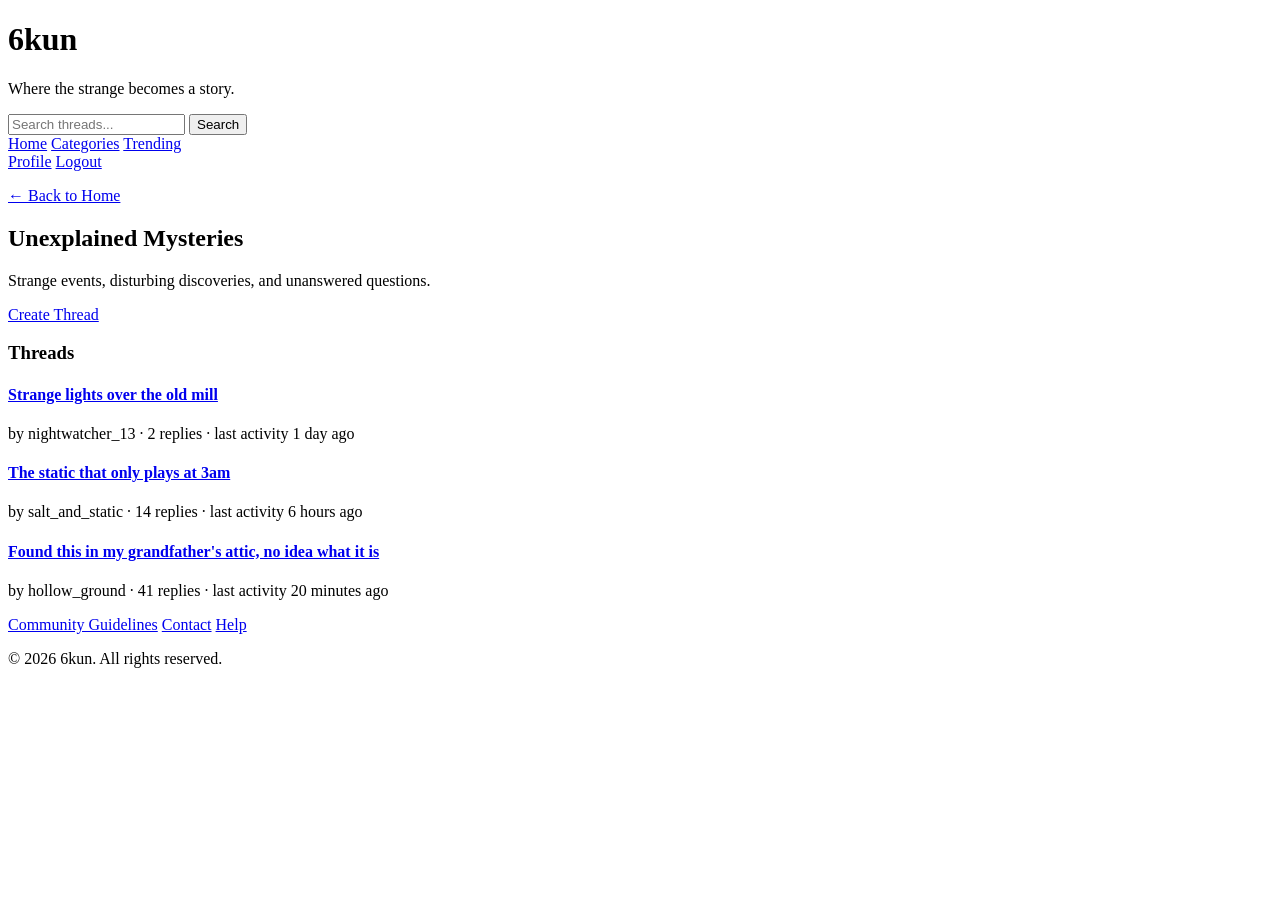
==== category.html @ 417eb0b2 "Fixed problems with profile, and category" ====
<!DOCTYPE html>
<html lang="en">
<head>
    <meta charset="UTF-8">
    <meta name="viewport" content="width=device-width, initial-scale=1.0">
    <title>Category - 6kun</title>
</head>
<body>
    <header>
        <div class="logo">
            <h1>6kun</h1>
            <p>Where the strange becomes a story.</p>
        </div>
        <form id="search" action="#" method="get">
            <input type="search" name="q" placeholder="Search threads...">
            <button type="submit">Search</button>
        </form>
        <nav>
            <a href="home.html">Home</a>
            <a href="category.html">Categories</a>
            <a href="home.html#trending">Trending</a>
        </nav>
        <div class="user-controls">
            <a href="profile.html" class="profile-icon">Profile</a>
            <a href="index.html">Logout</a>
        </div>
    </header>

    <main>
        <section id="category-header">
            <p><a href="home.html">&larr; Back to Home</a></p>
            <h2>Unexplained Mysteries</h2>
            <p>Strange events, disturbing discoveries, and unanswered questions.</p>
            <a href="create-thread.html" class="create-thread-btn">Create Thread</a>
        </section>

        <section id="thread-list">
            <h3>Threads</h3>

            <article>
                <h4><a href="thread.html">Strange lights over the old mill</a></h4>
                <p class="thread-meta">by nightwatcher_13 &middot; 2 replies &middot; last activity 1 day ago</p>
            </article>

            <article>
                <h4><a href="thread.html">The static that only plays at 3am</a></h4>
                <p class="thread-meta">by salt_and_static &middot; 14 replies &middot; last activity 6 hours ago</p>
            </article>

            <article>
                <h4><a href="thread.html">Found this in my grandfather's attic, no idea what it is</a></h4>
                <p class="thread-meta">by hollow_ground &middot; 41 replies &middot; last activity 20 minutes ago</p>
            </article>
        </section>
    </main>

    <footer>
        <nav>
            <a href="#">Community Guidelines</a>
            <a href="#">Contact</a>
            <a href="#">Help</a>
        </nav>
        <p>&copy; 2026 6kun. All rights reserved.</p>
    </footer>
</body>
</html>
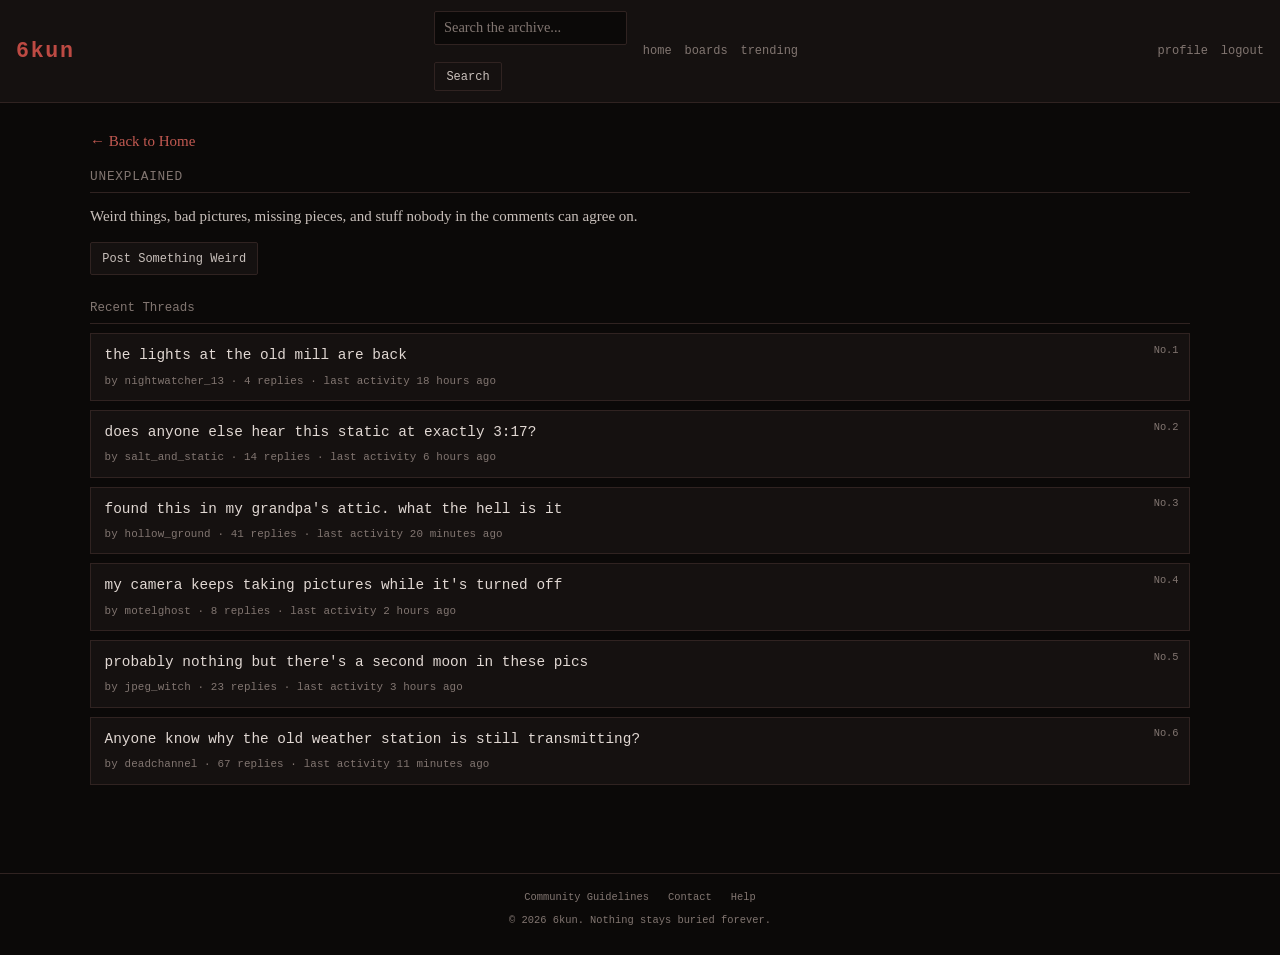
==== commit e374ef66: "Added styles.css, updated contents and such on everything" ====
--- a/category.html
+++ b/category.html
@@ -4,63 +4,79 @@
     <meta charset="UTF-8">
     <meta name="viewport" content="width=device-width, initial-scale=1.0">
     <title>Category - 6kun</title>
+    <link rel="stylesheet" href="styles.css">
 </head>
 <body>
-    <header>
+    <header class="site-header">
         <div class="logo">
             <h1>6kun</h1>
-            <p>Where the strange becomes a story.</p>
+            <p>Where the strange gets archived.</p>
         </div>
-        <form id="search" action="#" method="get">
-            <input type="search" name="q" placeholder="Search threads...">
+        <form id="search" class="search-form" action="#" method="get">
+            <input class="search-input" type="search" name="q" placeholder="Search the archive...">
             <button type="submit">Search</button>
         </form>
         <nav>
-            <a href="home.html">Home</a>
-            <a href="category.html">Categories</a>
-            <a href="home.html#trending">Trending</a>
+            <a class="nav-link" href="home.html">Home</a>
+            <a class="nav-link" href="category.html">Boards</a>
+            <a class="nav-link" href="home.html#trending">Trending</a>
         </nav>
         <div class="user-controls">
-            <a href="profile.html" class="profile-icon">Profile</a>
-            <a href="index.html">Logout</a>
+            <a class="nav-link" href="profile.html">Profile</a>
+            <a class="nav-link" href="index.html">Logout</a>
         </div>
     </header>
 
-    <main>
+    <main class="site-main">
         <section id="category-header">
             <p><a href="home.html">&larr; Back to Home</a></p>
-            <h2>Unexplained Mysteries</h2>
-            <p>Strange events, disturbing discoveries, and unanswered questions.</p>
-            <a href="create-thread.html" class="create-thread-btn">Create Thread</a>
+            <h2 class="section-title">Unexplained</h2>
+            <p>Weird things, bad pictures, missing pieces, and stuff nobody in the comments can agree on.</p>
+            <a href="create-thread.html" class="btn">Post Something Weird</a>
         </section>
 
-        <section id="thread-list">
-            <h3>Threads</h3>
+        <section id="thread-list" class="board-list">
+            <h3>Recent Threads</h3>
 
-            <article>
-                <h4><a href="thread.html">Strange lights over the old mill</a></h4>
-                <p class="thread-meta">by nightwatcher_13 &middot; 2 replies &middot; last activity 1 day ago</p>
+            <article class="post">
+                <h4><a href="thread.html">the lights at the old mill are back</a></h4>
+                <p class="meta">by nightwatcher_13 &middot; 4 replies &middot; last activity 18 hours ago</p>
             </article>
 
-            <article>
-                <h4><a href="thread.html">The static that only plays at 3am</a></h4>
-                <p class="thread-meta">by salt_and_static &middot; 14 replies &middot; last activity 6 hours ago</p>
+            <article class="post">
+                <h4><a href="thread.html">does anyone else hear this static at exactly 3:17?</a></h4>
+                <p class="meta">by salt_and_static &middot; 14 replies &middot; last activity 6 hours ago</p>
             </article>
 
-            <article>
-                <h4><a href="thread.html">Found this in my grandfather's attic, no idea what it is</a></h4>
-                <p class="thread-meta">by hollow_ground &middot; 41 replies &middot; last activity 20 minutes ago</p>
+            <article class="post">
+                <h4><a href="thread.html">found this in my grandpa's attic. what the hell is it</a></h4>
+                <p class="meta">by hollow_ground &middot; 41 replies &middot; last activity 20 minutes ago</p>
+            </article>
+
+            <article class="post">
+                <h4><a href="thread.html">my camera keeps taking pictures while it's turned off</a></h4>
+                <p class="meta">by motelghost &middot; 8 replies &middot; last activity 2 hours ago</p>
+            </article>
+
+            <article class="post">
+                <h4><a href="thread.html">probably nothing but there's a second moon in these pics</a></h4>
+                <p class="meta">by jpeg_witch &middot; 23 replies &middot; last activity 3 hours ago</p>
+            </article>
+
+            <article class="post">
+                <h4><a href="thread.html">Anyone know why the old weather station is still transmitting?</a></h4>
+                <p class="meta">by deadchannel &middot; 67 replies &middot; last activity 11 minutes ago</p>
             </article>
         </section>
     </main>
 
     <footer>
         <nav>
-            <a href="#">Community Guidelines</a>
-            <a href="#">Contact</a>
-            <a href="#">Help</a>
+            <a class="footer-link" href="#">Community Guidelines</a>
+            <a class="footer-link" href="#">Contact</a>
+            <a class="footer-link" href="#">Help</a>
         </nav>
-        <p>&copy; 2026 6kun. All rights reserved.</p>
+        <p>&copy; 2026 6kun. Nothing stays buried forever.</p>
     </footer>
 </body>
 </html>
--- a/styles.css
+++ b/styles.css
@@ -0,0 +1,605 @@
+:root {
+  --bg:           #0b0908;
+  --panel:        #151110;
+  --panel-hover:  #1b1514;
+  --border:       #302321;
+  --border-soft:  #241a19;
+
+  --text:         #c9c0bb;
+  --text-bright:  #e1d8d3;
+  --muted:        #827671;
+
+  --blood:        #8f2421;
+  --blood-bright: #bd4a43;
+  --blood-soft:   #6f2926;
+
+  --link:         #c35a52;
+  --link-hover:   #e07a70;
+
+  --font-mono: "Courier New", Courier, monospace;
+  --font-serif: Georgia, "Times New Roman", Times, serif;
+}
+
+* {
+  box-sizing: border-box;
+}
+
+html {
+  background: var(--bg);
+}
+
+body {
+  margin: 0;
+  background: var(--bg);
+  color: var(--text);
+  font-family: var(--font-serif);
+  font-size: 15px;
+  line-height: 1.5;
+}
+
+a {
+  color: var(--link);
+  text-decoration: none;
+}
+
+a:hover,
+a:focus-visible {
+  color: var(--link-hover);
+  text-decoration: underline;
+}
+
+:focus-visible {
+  outline: 2px solid var(--blood-bright);
+  outline-offset: 2px;
+}
+
+h1,
+h2,
+h3,
+h4 {
+  font-family: var(--font-mono);
+  font-weight: normal;
+  color: var(--text-bright);
+  margin: 0 0 0.4rem;
+}
+
+p {
+  margin-top: 0.4rem;
+}
+
+.site-header {
+  min-height: 58px;
+
+  border-bottom: 1px solid var(--border);
+
+  padding: 0.7rem 1rem;
+
+  display: flex;
+  align-items: center;
+  gap: 1rem;
+
+  background: var(--panel);
+}
+
+.logo {
+  flex-shrink: 0;
+}
+
+.logo h1 {
+  font-family: var(--font-mono);
+  font-size: 1.35rem;
+  font-weight: bold;
+
+  text-transform: lowercase;
+  letter-spacing: 0.08em;
+
+  color: var(--blood-bright);
+
+  margin: 0;
+
+  animation: flicker 8s infinite;
+}
+
+.logo p {
+  display: none;
+}
+
+@keyframes flicker {
+  0%, 18%, 20%, 22%, 80%, 100% {
+    opacity: 1;
+  }
+
+  19%, 21%, 79% {
+    opacity: 0.78;
+  }
+}
+
+@media (prefers-reduced-motion: reduce) {
+  .logo h1 {
+    animation: none;
+  }
+}
+
+.site-header nav,
+.user-controls {
+  display: flex;
+  align-items: center;
+  gap: 0.8rem;
+
+  font-family: var(--font-mono);
+}
+
+.nav-link {
+  font-size: 0.75rem;
+  color: var(--muted);
+  text-transform: lowercase;
+}
+
+.nav-link:hover {
+  color: var(--text-bright);
+}
+
+.user-controls {
+  margin-left: auto;
+}
+
+.search-form {
+  display: flex;
+  gap: 0.3rem;
+
+  margin-left: auto;
+}
+
+.search-input {
+  width: 220px;
+
+  background: var(--bg);
+  border: 1px solid var(--border);
+
+  color: var(--text);
+
+  font-family: var(--font-mono);
+  font-size: 0.78rem;
+
+  padding: 0.35rem 0.5rem;
+}
+
+.search-input::placeholder {
+  color: var(--muted);
+}
+
+.search-input:focus {
+  border-color: var(--blood-soft);
+}
+
+.btn,
+button,
+input[type="submit"] {
+  appearance: none;
+
+  font-family: var(--font-mono);
+  font-size: 0.75rem;
+
+  background: var(--panel);
+  color: var(--text);
+
+  border: 1px solid var(--border);
+
+  border-radius: 2px;
+
+  padding: 0.4rem 0.7rem;
+
+  cursor: pointer;
+
+  display: inline-block;
+}
+
+.btn:hover,
+button:hover,
+input[type="submit"]:hover {
+  background: var(--panel-hover);
+  border-color: var(--blood-soft);
+
+  color: var(--link-hover);
+
+  text-decoration: none;
+}
+
+.site-main {
+  width: min(1100px, calc(100% - 2rem));
+
+  margin: 0 auto;
+
+  padding: 1.25rem 0 4rem;
+}
+
+.site-main > section {
+  margin-bottom: 1.5rem;
+}
+
+.section-title {
+  font-family: var(--font-mono);
+  font-size: 0.8rem;
+
+  text-transform: uppercase;
+  letter-spacing: 0.06em;
+
+  color: var(--muted);
+
+  border-bottom: 1px solid var(--border);
+
+  padding: 0 0 0.35rem;
+  margin-bottom: 0.75rem;
+}
+
+.thread-title {
+  font-family: var(--font-serif);
+
+  font-size: 1.45rem;
+  font-weight: normal;
+
+  color: var(--text-bright);
+
+  margin: 0.25rem 0;
+}
+
+.handle {
+  font-family: var(--font-mono);
+
+  font-size: 1.15rem;
+  font-weight: bold;
+
+  color: var(--link);
+
+  margin-bottom: 0.15rem;
+}
+
+.post {
+  position: relative;
+
+  background: var(--panel);
+
+  border: 1px solid var(--border);
+
+  padding: 0.7rem 0.85rem;
+
+  margin-bottom: 0.55rem;
+
+  transition:
+    background 0.1s ease,
+    border-color 0.1s ease;
+}
+
+.post:hover {
+  background: var(--panel-hover);
+  border-color: var(--border);
+}
+
+.post h3,
+.post h4 {
+  font-family: var(--font-mono);
+
+  font-size: 0.9rem;
+
+  margin: 0 0 0.2rem;
+}
+
+.post h3 a,
+.post h4 a {
+  color: var(--text-bright);
+}
+
+.post h3 a:hover,
+.post h4 a:hover {
+  color: var(--link-hover);
+}
+
+.post p {
+  margin: 0.35rem 0 0;
+}
+
+.meta {
+  font-family: var(--font-mono);
+
+  font-size: 0.68rem;
+
+  color: var(--muted);
+
+  letter-spacing: 0.01em;
+
+  text-transform: none;
+}
+
+.meta a {
+  color: var(--link);
+}
+
+.meta a:hover {
+  color: var(--link-hover);
+}
+
+.board-list {
+  counter-reset: postnum;
+}
+
+.board-list .post::before {
+  counter-increment: postnum;
+
+  content: "No." counter(postnum);
+
+  position: absolute;
+
+  top: 0.55rem;
+  right: 0.65rem;
+
+  background: none;
+  border: none;
+
+  color: var(--muted);
+
+  font-family: var(--font-mono);
+  font-size: 0.65rem;
+
+  padding: 0;
+}
+
+.post.reply {
+  border-top: 1px solid var(--border);
+
+  border-left: 2px solid var(--border);
+
+  margin-left: 1.25rem;
+
+  background: #13100f;
+}
+
+.post.reply:hover {
+  border-left-color: var(--blood-soft);
+}
+
+.post.reply::before {
+  display: none;
+}
+
+.board-tag {
+  display: block;
+
+  padding: 0.55rem 0.7rem;
+
+  border-bottom: 1px solid var(--border-soft);
+}
+
+.board-tag:last-child {
+  border-bottom: none;
+}
+
+.board-tag h3 {
+  display: inline;
+
+  font-family: var(--font-mono);
+
+  font-size: 0.85rem;
+
+  color: var(--text-bright);
+}
+
+.board-tag h3::before {
+  content: "/" attr(data-slug) "/";
+
+  color: var(--link);
+
+  margin-right: 0.5rem;
+}
+
+.board-tag h3::after {
+  content: "";
+}
+
+.board-tag p {
+  display: inline;
+
+  font-family: var(--font-serif);
+
+  color: var(--muted);
+
+  font-size: 0.82rem;
+
+  margin-left: 0.75rem;
+}
+
+form {
+  display: flex;
+  flex-direction: column;
+
+  gap: 0.3rem;
+
+  max-width: 620px;
+}
+
+label {
+  font-family: var(--font-mono);
+
+  font-size: 0.7rem;
+
+  color: var(--muted);
+
+  margin-top: 0.6rem;
+}
+
+.inline-label {
+  display: flex;
+  align-items: center;
+
+  gap: 0.45rem;
+
+  font-family: var(--font-serif);
+
+  color: var(--text);
+
+  text-transform: none;
+}
+
+input[type="text"],
+input[type="email"],
+input[type="password"],
+input[type="search"],
+select,
+textarea {
+  width: 100%;
+
+  background: var(--bg);
+
+  border: 1px solid var(--border);
+
+  border-radius: 2px;
+
+  color: var(--text);
+
+  font-family: var(--font-serif);
+  font-size: 0.9rem;
+
+  padding: 0.45rem 0.55rem;
+}
+
+input:focus,
+select:focus,
+textarea:focus {
+  border-color: var(--blood-soft);
+}
+
+textarea {
+  min-height: 160px;
+
+  resize: vertical;
+}
+
+form button,
+form .btn {
+  margin-top: 0.8rem;
+
+  align-self: flex-start;
+}
+
+.board-list > h3 {
+  font-size: 0.78rem;
+
+  color: var(--muted);
+
+  border-bottom: 1px solid var(--border);
+
+  padding-bottom: 0.35rem;
+
+  margin-bottom: 0.55rem;
+}
+
+footer {
+  border-top: 1px solid var(--border);
+
+  padding: 1rem;
+
+  text-align: center;
+
+  font-family: var(--font-mono);
+
+  font-size: 0.65rem;
+
+  color: var(--muted);
+}
+
+.footer-link {
+  color: var(--muted);
+
+  margin: 0 0.4rem;
+}
+
+.footer-link:hover {
+  color: var(--link-hover);
+}
+
+footer p {
+  margin-top: 0.5rem;
+}
+
+@media (max-width: 760px) {
+
+  .site-header {
+    flex-wrap: wrap;
+
+    align-items: center;
+
+    padding: 0.65rem 0.8rem;
+  }
+
+  .site-header nav,
+  .user-controls {
+    gap: 0.65rem;
+  }
+
+  .search-form {
+    order: 5;
+
+    width: 100%;
+
+    margin-left: 0;
+  }
+
+  .search-input {
+    width: 100%;
+    flex: 1;
+  }
+
+  .site-main {
+    width: calc(100% - 1rem);
+
+    padding-top: 1rem;
+  }
+
+  .post {
+    padding: 0.65rem 0.7rem;
+  }
+
+  .post.reply {
+    margin-left: 0.6rem;
+  }
+
+  .board-tag p {
+    display: block;
+
+    margin: 0.25rem 0 0 0;
+  }
+}
+
+@media (max-width: 480px) {
+
+  body {
+    font-size: 14px;
+  }
+
+  .logo h1 {
+    font-size: 1.15rem;
+  }
+
+  .site-header {
+    align-items: flex-start;
+    flex-direction: column;
+  }
+
+  .site-header nav,
+  .user-controls {
+    width: 100%;
+
+    flex-wrap: wrap;
+  }
+
+  .user-controls {
+    margin-left: 0;
+  }
+
+  .thread-title {
+    font-size: 1.25rem;
+  }
+
+  .post.reply {
+    margin-left: 0.35rem;
+  }
+}
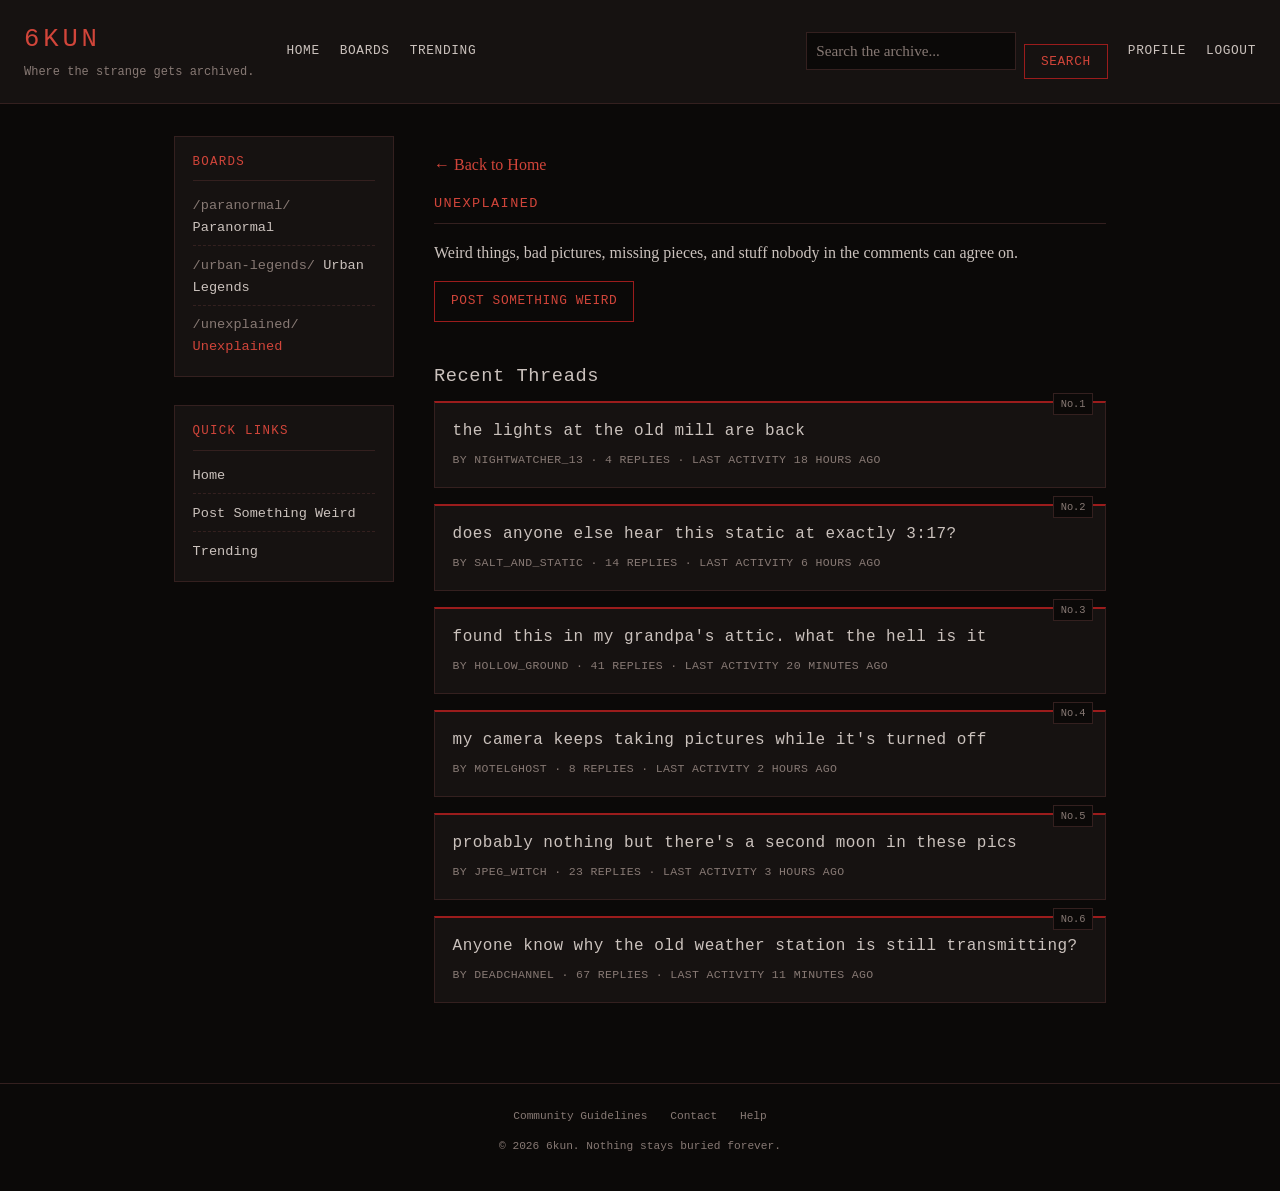
==== commit 19aaebd3: "Fixed the layout a little bit" ====
--- a/category.html
+++ b/category.html
@@ -12,62 +12,87 @@
             <h1>6kun</h1>
             <p>Where the strange gets archived.</p>
         </div>
-        <form id="search" class="search-form" action="#" method="get">
-            <input class="search-input" type="search" name="q" placeholder="Search the archive...">
-            <button type="submit">Search</button>
-        </form>
-        <nav>
+        <nav class="site-nav">
             <a class="nav-link" href="home.html">Home</a>
             <a class="nav-link" href="category.html">Boards</a>
             <a class="nav-link" href="home.html#trending">Trending</a>
         </nav>
-        <div class="user-controls">
-            <a class="nav-link" href="profile.html">Profile</a>
-            <a class="nav-link" href="index.html">Logout</a>
+        <div class="header-actions">
+            <form id="search" class="search-form" action="#" method="get">
+                <input class="search-input" type="search" name="q" placeholder="Search the archive...">
+                <button type="submit">Search</button>
+            </form>
+            <div class="user-controls">
+                <a class="nav-link" href="profile.html">Profile</a>
+                <a class="nav-link" href="index.html">Logout</a>
+            </div>
         </div>
     </header>
 
-    <main class="site-main">
-        <section id="category-header">
-            <p><a href="home.html">&larr; Back to Home</a></p>
-            <h2 class="section-title">Unexplained</h2>
-            <p>Weird things, bad pictures, missing pieces, and stuff nobody in the comments can agree on.</p>
-            <a href="create-thread.html" class="btn">Post Something Weird</a>
-        </section>
+    <main class="site-main site-main--wide">
+        <div class="layout">
+            <div class="content">
+                <section id="category-header">
+                    <p><a href="home.html">&larr; Back to Home</a></p>
+                    <h2 class="section-title">Unexplained</h2>
+                    <p>Weird things, bad pictures, missing pieces, and stuff nobody in the comments can agree on.</p>
+                    <a href="create-thread.html" class="btn">Post Something Weird</a>
+                </section>
 
-        <section id="thread-list" class="board-list">
-            <h3>Recent Threads</h3>
+                <section id="thread-list" class="board-list">
+                    <h3>Recent Threads</h3>
 
-            <article class="post">
-                <h4><a href="thread.html">the lights at the old mill are back</a></h4>
-                <p class="meta">by nightwatcher_13 &middot; 4 replies &middot; last activity 18 hours ago</p>
-            </article>
+                    <article class="post">
+                        <h4><a href="thread.html">the lights at the old mill are back</a></h4>
+                        <p class="meta">by nightwatcher_13 &middot; 4 replies &middot; last activity 18 hours ago</p>
+                    </article>
 
-            <article class="post">
-                <h4><a href="thread.html">does anyone else hear this static at exactly 3:17?</a></h4>
-                <p class="meta">by salt_and_static &middot; 14 replies &middot; last activity 6 hours ago</p>
-            </article>
+                    <article class="post">
+                        <h4><a href="thread.html">does anyone else hear this static at exactly 3:17?</a></h4>
+                        <p class="meta">by salt_and_static &middot; 14 replies &middot; last activity 6 hours ago</p>
+                    </article>
 
-            <article class="post">
-                <h4><a href="thread.html">found this in my grandpa's attic. what the hell is it</a></h4>
-                <p class="meta">by hollow_ground &middot; 41 replies &middot; last activity 20 minutes ago</p>
-            </article>
+                    <article class="post">
+                        <h4><a href="thread.html">found this in my grandpa's attic. what the hell is it</a></h4>
+                        <p class="meta">by hollow_ground &middot; 41 replies &middot; last activity 20 minutes ago</p>
+                    </article>
 
-            <article class="post">
-                <h4><a href="thread.html">my camera keeps taking pictures while it's turned off</a></h4>
-                <p class="meta">by motelghost &middot; 8 replies &middot; last activity 2 hours ago</p>
-            </article>
+                    <article class="post">
+                        <h4><a href="thread.html">my camera keeps taking pictures while it's turned off</a></h4>
+                        <p class="meta">by motelghost &middot; 8 replies &middot; last activity 2 hours ago</p>
+                    </article>
 
-            <article class="post">
-                <h4><a href="thread.html">probably nothing but there's a second moon in these pics</a></h4>
-                <p class="meta">by jpeg_witch &middot; 23 replies &middot; last activity 3 hours ago</p>
-            </article>
+                    <article class="post">
+                        <h4><a href="thread.html">probably nothing but there's a second moon in these pics</a></h4>
+                        <p class="meta">by jpeg_witch &middot; 23 replies &middot; last activity 3 hours ago</p>
+                    </article>
 
-            <article class="post">
-                <h4><a href="thread.html">Anyone know why the old weather station is still transmitting?</a></h4>
-                <p class="meta">by deadchannel &middot; 67 replies &middot; last activity 11 minutes ago</p>
-            </article>
-        </section>
+                    <article class="post">
+                        <h4><a href="thread.html">Anyone know why the old weather station is still transmitting?</a></h4>
+                        <p class="meta">by deadchannel &middot; 67 replies &middot; last activity 11 minutes ago</p>
+                    </article>
+                </section>
+            </div>
+
+            <aside class="sidebar">
+                <div class="sidebar-block">
+                    <h3 class="section-title">Boards</h3>
+                    <nav class="board-nav">
+                        <a class="board-nav-link" data-slug="paranormal" href="#">Paranormal</a>
+                        <a class="board-nav-link" data-slug="urban-legends" href="#">Urban Legends</a>
+                        <a class="board-nav-link active" data-slug="unexplained" href="category.html">Unexplained</a>
+                    </nav>
+                </div>
+                <div class="sidebar-block">
+                    <h3 class="section-title">Quick Links</h3>
+                    <nav class="board-nav">
+                        <a class="board-nav-link" href="home.html">Home</a>
+                        <a class="board-nav-link" href="create-thread.html">Post Something Weird</a>
+                        <a class="board-nav-link" href="home.html#trending">Trending</a>
+                    </nav>
+                </div>
+            </aside>
+        </div>
     </main>
 
     <footer>
--- a/styles.css
+++ b/styles.css
@@ -1,442 +1,318 @@
 :root {
   --bg:           #0b0908;
-  --panel:        #151110;
-  --panel-hover:  #1b1514;
-  --border:       #302321;
-  --border-soft:  #241a19;
-
-  --text:         #c9c0bb;
-  --text-bright:  #e1d8d3;
-  --muted:        #827671;
-
-  --blood:        #8f2421;
-  --blood-bright: #bd4a43;
-  --blood-soft:   #6f2926;
-
-  --link:         #c35a52;
-  --link-hover:   #e07a70;
+  --panel:        #161211;
+  --border:       #34201f;
+  --text:         #cbc2bd;
+  --muted:        #877974;
+  --accent:       #9b1c1c;
+  --accent-bright:#d1453a;
 
   --font-mono: "Courier New", Courier, monospace;
   --font-serif: Georgia, "Times New Roman", Times, serif;
 }
 
-* {
-  box-sizing: border-box;
-}
-
-html {
-  background: var(--bg);
-}
+* { box-sizing: border-box; }
+html { background: var(--bg); }
 
 body {
   margin: 0;
   background: var(--bg);
   color: var(--text);
   font-family: var(--font-serif);
-  font-size: 15px;
-  line-height: 1.5;
-}
-
-a {
-  color: var(--link);
+  font-size: 16px;
+  line-height: 1.6;
+}
+
+a { color: var(--accent-bright); text-decoration: none; }
+a:hover, a:focus-visible { text-decoration: underline; }
+
+:focus-visible {
+  outline: 2px solid var(--accent-bright);
+  outline-offset: 2px;
+}
+
+h1, h2, h3, h4 {
+  font-family: var(--font-mono);
+  font-weight: normal;
+  letter-spacing: 0.03em;
+  color: var(--text);
+  margin: 0 0 0.5em;
+}
+
+.site-header {
+  border-bottom: 1px solid var(--border);
+  padding: 1.25rem 1.5rem;
+  display: flex;
+  flex-wrap: wrap;
+  align-items: center;
+  gap: 1rem 2rem;
+  background: var(--panel);
+}
+
+.logo { order: 1; }
+
+.logo h1 {
+  font-size: 1.6rem;
+  text-transform: uppercase;
+  letter-spacing: 0.15em;
+  color: var(--accent-bright);
+  margin: 0;
+  animation: flicker 6s infinite;
+}
+
+.logo p {
+  font-family: var(--font-mono);
+  font-size: 0.75rem;
+  color: var(--muted);
+  margin: 0.15rem 0 0;
+}
+
+@keyframes flicker {
+  0%, 19%, 21%, 23%, 80%, 100% { opacity: 1; }
+  20%, 22%, 79% { opacity: 0.72; }
+}
+@media (prefers-reduced-motion: reduce) {
+  .logo h1 { animation: none; }
+}
+
+.site-nav {
+  order: 2;
+  display: flex;
+  flex-wrap: wrap;
+  gap: 1.25rem;
+  font-family: var(--font-mono);
+}
+
+.header-actions {
+  order: 3;
+  display: flex;
+  align-items: center;
+  gap: 1.25rem;
+  margin-left: auto;
+}
+
+.nav-link {
+  font-size: 0.8rem;
+  text-transform: uppercase;
+  letter-spacing: 0.05em;
+  color: var(--text);
+}
+.nav-link:hover { color: var(--accent-bright); }
+
+.search-form {
+  display: flex;
+  flex-direction: row;
+  align-items: center;
+  gap: 0.5rem;
+  max-width: none;
+  margin: 0;
+}
+
+.search-input {
+  background: var(--bg);
+  border: 1px solid var(--border);
+  color: var(--text);
+  font-family: var(--font-mono);
+  font-size: 0.8rem;
+  padding: 0.4rem 0.6rem;
+}
+.search-input::placeholder { color: var(--muted); }
+
+.user-controls {
+  display: flex;
+  align-items: center;
+  gap: 1.25rem;
+  font-family: var(--font-mono);
+}
+
+.btn, button, input[type="submit"] {
+  font-family: var(--font-mono);
+  font-size: 0.8rem;
+  text-transform: uppercase;
+  letter-spacing: 0.05em;
+  background: transparent;
+  color: var(--accent-bright);
+  border: 1px solid var(--accent);
+  border-radius: 0;
+  padding: 0.55rem 1rem;
+  cursor: pointer;
+  display: inline-block;
+}
+.btn:hover, button:hover, input[type="submit"]:hover {
+  background: var(--accent);
+  color: var(--bg);
   text-decoration: none;
 }
 
-a:hover,
-a:focus-visible {
-  color: var(--link-hover);
-  text-decoration: underline;
-}
-
-:focus-visible {
-  outline: 2px solid var(--blood-bright);
-  outline-offset: 2px;
-}
-
-h1,
-h2,
-h3,
-h4 {
-  font-family: var(--font-mono);
-  font-weight: normal;
-  color: var(--text-bright);
-  margin: 0 0 0.4rem;
-}
-
-p {
-  margin-top: 0.4rem;
-}
-
-.site-header {
-  min-height: 58px;
-
+.site-main {
+  max-width: 760px;
+  margin: 0 auto;
+  padding: 2rem 1.5rem 4rem;
+}
+
+.site-main.site-main--wide { max-width: 980px; }
+
+.site-main > section,
+.content > section { margin-bottom: 2.5rem; }
+.content > section:last-child { margin-bottom: 0; }
+
+.section-title {
+  font-size: 0.85rem;
+  text-transform: uppercase;
+  letter-spacing: 0.1em;
+  color: var(--accent-bright);
   border-bottom: 1px solid var(--border);
-
-  padding: 0.7rem 1rem;
-
-  display: flex;
-  align-items: center;
-  gap: 1rem;
-
+  padding-bottom: 0.5rem;
+  margin-bottom: 1rem;
+}
+
+.thread-title {
+  font-family: var(--font-serif);
+  font-size: 1.6rem;
+  font-style: italic;
+  color: var(--text);
+  margin-bottom: 0.25rem;
+}
+
+.handle {
+  font-family: var(--font-mono);
+  font-size: 1.4rem;
+  color: var(--accent-bright);
+  letter-spacing: 0.02em;
+  margin-bottom: 0.25rem;
+}
+
+.layout {
+  display: grid;
+  grid-template-columns: 220px minmax(0, 1fr);
+  grid-template-areas: "sidebar content";
+  gap: 2.5rem;
+  align-items: start;
+}
+.layout .sidebar { grid-area: sidebar; }
+.layout .content { grid-area: content; min-width: 0; }
+
+@media (max-width: 800px) {
+  .layout {
+    grid-template-columns: 1fr;
+    grid-template-areas:
+      "content"
+      "sidebar";
+    gap: 2rem;
+  }
+}
+
+.sidebar { display: flex; flex-direction: column; gap: 1.75rem; }
+
+.sidebar-block {
   background: var(--panel);
-}
-
-.logo {
-  flex-shrink: 0;
-}
-
-.logo h1 {
-  font-family: var(--font-mono);
-  font-size: 1.35rem;
-  font-weight: bold;
-
-  text-transform: lowercase;
-  letter-spacing: 0.08em;
-
-  color: var(--blood-bright);
-
-  margin: 0;
-
-  animation: flicker 8s infinite;
-}
-
-.logo p {
-  display: none;
-}
-
-@keyframes flicker {
-  0%, 18%, 20%, 22%, 80%, 100% {
-    opacity: 1;
-  }
-
-  19%, 21%, 79% {
-    opacity: 0.78;
-  }
-}
-
-@media (prefers-reduced-motion: reduce) {
-  .logo h1 {
-    animation: none;
-  }
-}
-
-.site-header nav,
-.user-controls {
-  display: flex;
-  align-items: center;
-  gap: 0.8rem;
-
-  font-family: var(--font-mono);
-}
-
-.nav-link {
-  font-size: 0.75rem;
-  color: var(--muted);
-  text-transform: lowercase;
-}
-
-.nav-link:hover {
-  color: var(--text-bright);
-}
-
-.user-controls {
-  margin-left: auto;
-}
-
-.search-form {
-  display: flex;
-  gap: 0.3rem;
-
-  margin-left: auto;
-}
-
-.search-input {
-  width: 220px;
-
-  background: var(--bg);
-  border: 1px solid var(--border);
-
-  color: var(--text);
-
-  font-family: var(--font-mono);
-  font-size: 0.78rem;
-
-  padding: 0.35rem 0.5rem;
-}
-
-.search-input::placeholder {
-  color: var(--muted);
-}
-
-.search-input:focus {
-  border-color: var(--blood-soft);
-}
-
-.btn,
-button,
-input[type="submit"] {
-  appearance: none;
-
-  font-family: var(--font-mono);
-  font-size: 0.75rem;
-
-  background: var(--panel);
-  color: var(--text);
-
-  border: 1px solid var(--border);
-
-  border-radius: 2px;
-
-  padding: 0.4rem 0.7rem;
-
-  cursor: pointer;
-
-  display: inline-block;
-}
-
-.btn:hover,
-button:hover,
-input[type="submit"]:hover {
-  background: var(--panel-hover);
-  border-color: var(--blood-soft);
-
-  color: var(--link-hover);
-
-  text-decoration: none;
-}
-
-.site-main {
-  width: min(1100px, calc(100% - 2rem));
-
-  margin: 0 auto;
-
-  padding: 1.25rem 0 4rem;
-}
-
-.site-main > section {
-  margin-bottom: 1.5rem;
-}
-
-.section-title {
-  font-family: var(--font-mono);
-  font-size: 0.8rem;
-
-  text-transform: uppercase;
-  letter-spacing: 0.06em;
-
-  color: var(--muted);
-
-  border-bottom: 1px solid var(--border);
-
-  padding: 0 0 0.35rem;
-  margin-bottom: 0.75rem;
-}
-
-.thread-title {
-  font-family: var(--font-serif);
-
-  font-size: 1.45rem;
-  font-weight: normal;
-
-  color: var(--text-bright);
-
-  margin: 0.25rem 0;
-}
-
-.handle {
-  font-family: var(--font-mono);
-
-  font-size: 1.15rem;
-  font-weight: bold;
-
-  color: var(--link);
-
-  margin-bottom: 0.15rem;
+  border: 1px solid var(--border);
+  padding: 1rem 1.1rem 1.15rem;
+}
+
+.sidebar .section-title { font-size: 0.78rem; margin-bottom: 0.85rem; }
+
+.board-nav { display: flex; flex-direction: column; gap: 0.55rem; }
+
+.board-nav-link {
+  font-family: var(--font-mono);
+  font-size: 0.85rem;
+  color: var(--text);
+  padding-bottom: 0.4rem;
+  border-bottom: 1px dashed var(--border);
+}
+.board-nav-link:last-child { border-bottom: none; padding-bottom: 0; }
+.board-nav-link:hover, .board-nav-link.active { color: var(--accent-bright); }
+.board-nav-link[data-slug]::before {
+  content: "/" attr(data-slug) "/ ";
+  color: var(--muted);
 }
 
 .post {
   position: relative;
-
   background: var(--panel);
-
-  border: 1px solid var(--border);
-
-  padding: 0.7rem 0.85rem;
-
-  margin-bottom: 0.55rem;
-
-  transition:
-    background 0.1s ease,
-    border-color 0.1s ease;
-}
-
-.post:hover {
-  background: var(--panel-hover);
-  border-color: var(--border);
-}
-
-.post h3,
-.post h4 {
-  font-family: var(--font-mono);
-
-  font-size: 0.9rem;
-
-  margin: 0 0 0.2rem;
-}
-
-.post h3 a,
-.post h4 a {
-  color: var(--text-bright);
-}
-
-.post h3 a:hover,
-.post h4 a:hover {
-  color: var(--link-hover);
-}
-
-.post p {
-  margin: 0.35rem 0 0;
+  border: 1px solid var(--border);
+  border-top: 2px solid var(--accent);
+  padding: 1rem 1.1rem 1.1rem;
+  margin-bottom: 1rem;
+}
+
+.post h3, .post h4 { font-size: 1rem; margin-bottom: 0.35rem; }
+.post h3 a, .post h4 a { color: var(--text); }
+.post h3 a:hover, .post h4 a:hover { color: var(--accent-bright); }
+.post p { margin: 0.4rem 0 0; }
+
+.post.reply {
+  border-top: 1px solid var(--border);
+  border-left: 3px solid var(--accent);
+  margin-left: 1.25rem;
 }
 
 .meta {
   font-family: var(--font-mono);
-
-  font-size: 0.68rem;
-
-  color: var(--muted);
-
-  letter-spacing: 0.01em;
-
-  text-transform: none;
-}
-
-.meta a {
-  color: var(--link);
-}
-
-.meta a:hover {
-  color: var(--link-hover);
-}
-
-.board-list {
-  counter-reset: postnum;
-}
-
+  font-size: 0.72rem;
+  color: var(--muted);
+  text-transform: uppercase;
+  letter-spacing: 0.03em;
+}
+.meta a { color: var(--accent-bright); }
+
+.board-list { counter-reset: postnum; }
 .board-list .post::before {
   counter-increment: postnum;
-
   content: "No." counter(postnum);
-
   position: absolute;
-
-  top: 0.55rem;
-  right: 0.65rem;
-
-  background: none;
-  border: none;
-
-  color: var(--muted);
-
+  top: -0.6rem;
+  right: 0.75rem;
+  background: var(--bg);
+  border: 1px solid var(--border);
+  color: var(--muted);
   font-family: var(--font-mono);
   font-size: 0.65rem;
-
-  padding: 0;
-}
-
-.post.reply {
-  border-top: 1px solid var(--border);
-
-  border-left: 2px solid var(--border);
-
-  margin-left: 1.25rem;
-
-  background: #13100f;
-}
-
-.post.reply:hover {
-  border-left-color: var(--blood-soft);
-}
-
-.post.reply::before {
-  display: none;
+  padding: 0.1rem 0.4rem;
 }
 
 .board-tag {
   display: block;
-
-  padding: 0.55rem 0.7rem;
-
-  border-bottom: 1px solid var(--border-soft);
-}
-
-.board-tag:last-child {
-  border-bottom: none;
-}
-
-.board-tag h3 {
-  display: inline;
-
-  font-family: var(--font-mono);
-
+  padding: 0.65rem 0;
+  border-bottom: 1px solid var(--border);
+}
+.board-tag:last-child { border-bottom: none; }
+.board-tag h3 { display: inline; font-size: 0.95rem; margin: 0; }
+.board-tag h3::before {
+  content: "/" attr(data-slug) "/ — ";
+  color: var(--accent-bright);
+}
+.board-tag p {
+  font-family: var(--font-serif);
+  color: var(--muted);
   font-size: 0.85rem;
-
-  color: var(--text-bright);
-}
-
-.board-tag h3::before {
-  content: "/" attr(data-slug) "/";
-
-  color: var(--link);
-
-  margin-right: 0.5rem;
-}
-
-.board-tag h3::after {
-  content: "";
-}
-
-.board-tag p {
-  display: inline;
-
-  font-family: var(--font-serif);
-
-  color: var(--muted);
-
-  font-size: 0.82rem;
-
-  margin-left: 0.75rem;
+  margin: 0.3rem 0 0;
 }
 
 form {
   display: flex;
   flex-direction: column;
-
-  gap: 0.3rem;
-
-  max-width: 620px;
+  gap: 0.35rem;
+  max-width: 480px;
 }
 
 label {
   font-family: var(--font-mono);
-
-  font-size: 0.7rem;
-
-  color: var(--muted);
-
-  margin-top: 0.6rem;
+  font-size: 0.72rem;
+  text-transform: uppercase;
+  letter-spacing: 0.05em;
+  color: var(--muted);
+  margin-top: 0.75rem;
 }
 
 .inline-label {
   display: flex;
   align-items: center;
-
-  gap: 0.45rem;
-
-  font-family: var(--font-serif);
-
-  color: var(--text);
-
+  gap: 0.5rem;
   text-transform: none;
+  font-family: var(--font-serif);
+  color: var(--text);
 }
 
 input[type="text"],
@@ -445,161 +321,40 @@
 input[type="search"],
 select,
 textarea {
-  width: 100%;
-
   background: var(--bg);
-
-  border: 1px solid var(--border);
-
-  border-radius: 2px;
-
-  color: var(--text);
-
-  font-family: var(--font-serif);
-  font-size: 0.9rem;
-
-  padding: 0.45rem 0.55rem;
-}
-
-input:focus,
-select:focus,
-textarea:focus {
-  border-color: var(--blood-soft);
-}
-
-textarea {
-  min-height: 160px;
-
-  resize: vertical;
-}
-
-form button,
-form .btn {
-  margin-top: 0.8rem;
-
-  align-self: flex-start;
-}
-
-.board-list > h3 {
-  font-size: 0.78rem;
-
-  color: var(--muted);
-
-  border-bottom: 1px solid var(--border);
-
-  padding-bottom: 0.35rem;
-
-  margin-bottom: 0.55rem;
-}
+  border: 1px solid var(--border);
+  color: var(--text);
+  font-family: var(--font-serif);
+  font-size: 0.95rem;
+  padding: 0.55rem 0.6rem;
+  border-radius: 0;
+}
+textarea { resize: vertical; }
+
+input:focus-visible, select:focus-visible, textarea:focus-visible {
+  outline: 2px solid var(--accent-bright);
+  outline-offset: 1px;
+}
+
+form button, form .btn { margin-top: 1.25rem; align-self: flex-start; }
 
 footer {
   border-top: 1px solid var(--border);
-
-  padding: 1rem;
-
+  padding: 1.5rem;
   text-align: center;
-
-  font-family: var(--font-mono);
-
-  font-size: 0.65rem;
-
-  color: var(--muted);
-}
-
-.footer-link {
-  color: var(--muted);
-
-  margin: 0 0.4rem;
-}
-
-.footer-link:hover {
-  color: var(--link-hover);
-}
-
-footer p {
-  margin-top: 0.5rem;
-}
-
-@media (max-width: 760px) {
-
-  .site-header {
-    flex-wrap: wrap;
-
-    align-items: center;
-
-    padding: 0.65rem 0.8rem;
-  }
-
-  .site-header nav,
-  .user-controls {
-    gap: 0.65rem;
-  }
-
-  .search-form {
-    order: 5;
-
-    width: 100%;
-
-    margin-left: 0;
-  }
-
-  .search-input {
-    width: 100%;
-    flex: 1;
-  }
-
-  .site-main {
-    width: calc(100% - 1rem);
-
-    padding-top: 1rem;
-  }
-
-  .post {
-    padding: 0.65rem 0.7rem;
-  }
-
-  .post.reply {
-    margin-left: 0.6rem;
-  }
-
-  .board-tag p {
-    display: block;
-
-    margin: 0.25rem 0 0 0;
-  }
-}
-
-@media (max-width: 480px) {
-
-  body {
-    font-size: 14px;
-  }
-
-  .logo h1 {
-    font-size: 1.15rem;
-  }
-
-  .site-header {
-    align-items: flex-start;
-    flex-direction: column;
-  }
-
-  .site-header nav,
-  .user-controls {
-    width: 100%;
-
-    flex-wrap: wrap;
-  }
-
-  .user-controls {
-    margin-left: 0;
-  }
-
-  .thread-title {
-    font-size: 1.25rem;
-  }
-
-  .post.reply {
-    margin-left: 0.35rem;
-  }
+  font-family: var(--font-mono);
+  font-size: 0.7rem;
+  color: var(--muted);
+}
+
+.footer-link { color: var(--muted); margin: 0 0.5rem; }
+.footer-link:hover { color: var(--accent-bright); }
+footer p { margin-top: 0.75rem; }
+
+@media (max-width: 640px) {
+  .site-header { flex-direction: column; align-items: flex-start; }
+  .header-actions { margin-left: 0; width: 100%; flex-direction: column; align-items: flex-start; gap: 0.75rem; }
+  .search-form { width: 100%; }
+  .search-input { flex: 1; }
+  .site-main { padding: 1.5rem 1rem 3rem; }
 }
